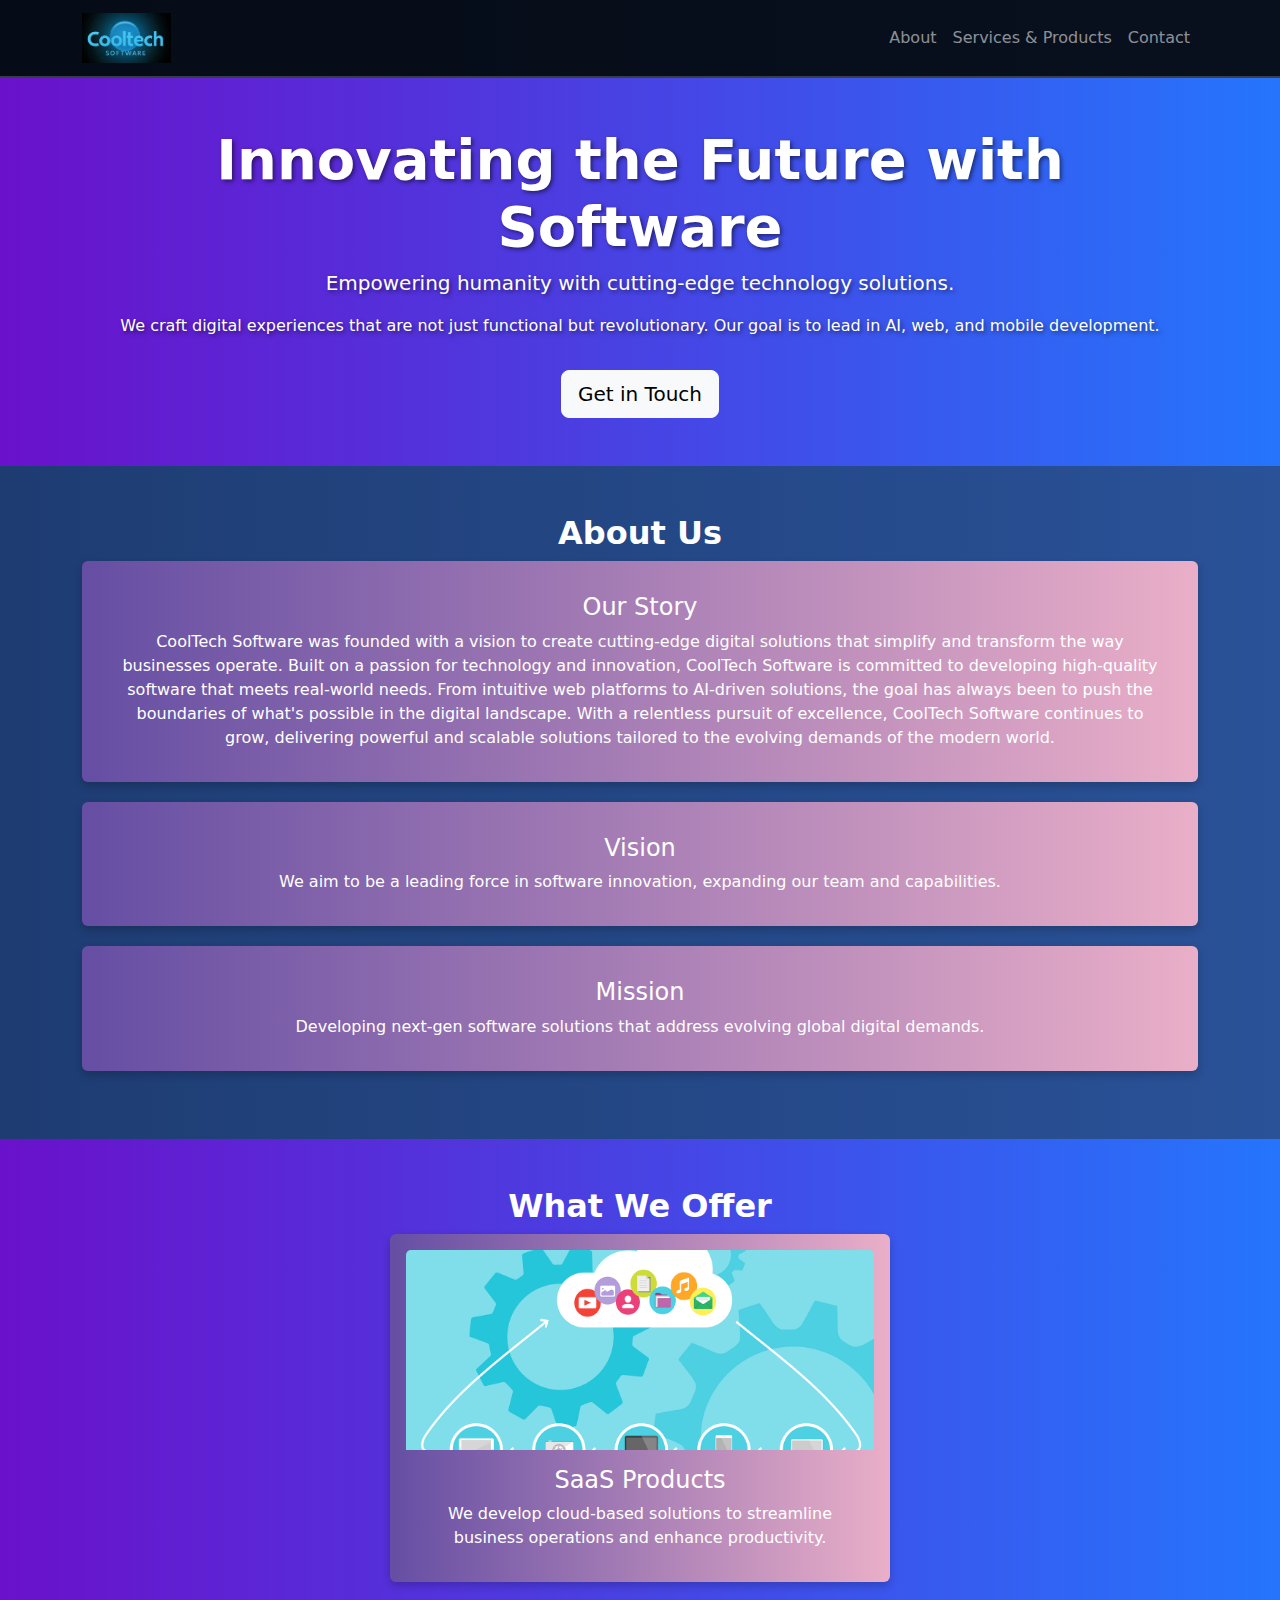
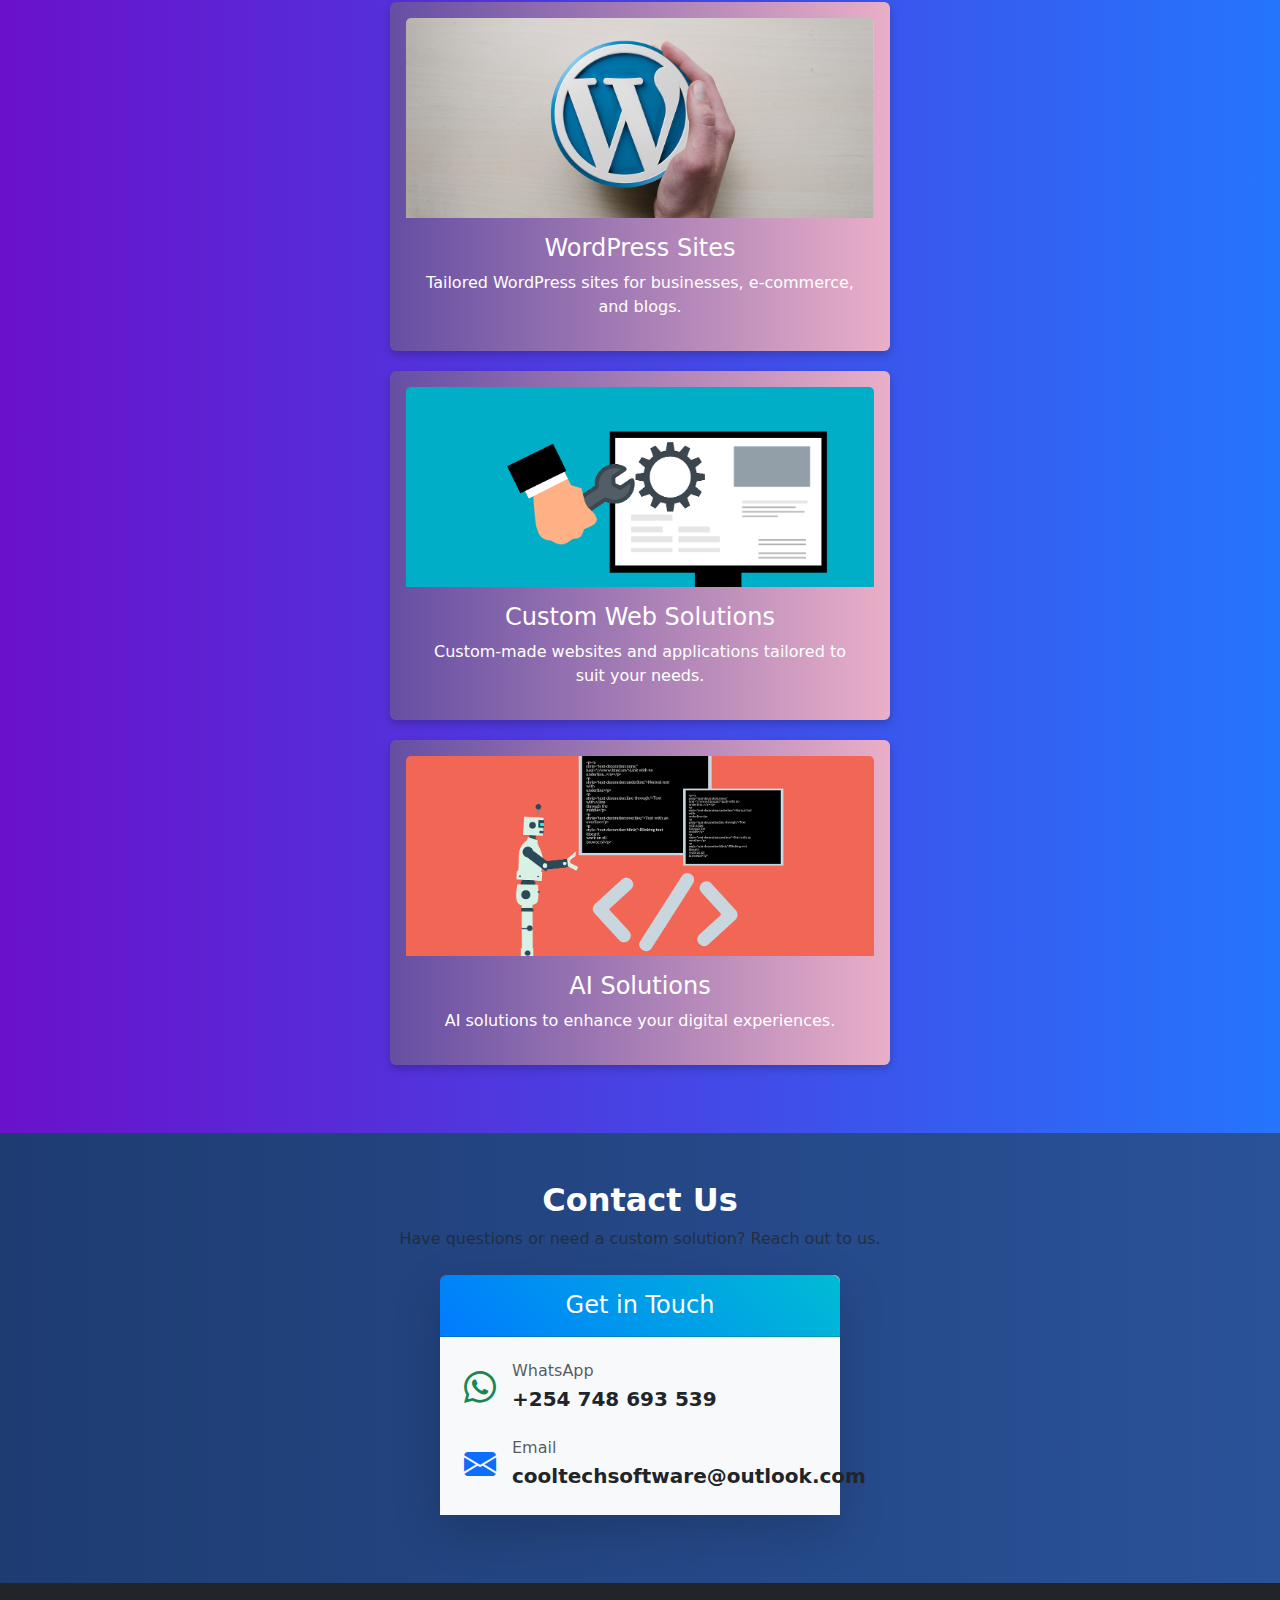
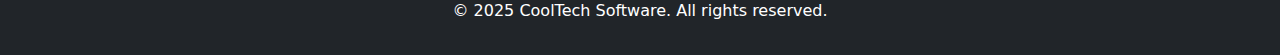
==== index.html @ a19fc1ca "Added favicon and SEO" ====
<!DOCTYPE html>
<html lang="en">
  <head>
    <meta charset="UTF-8" />
    <meta name="viewport" content="width=device-width, initial-scale=1.0" />
    <!-- SEO Meta Tags -->
    <title>CoolTech Software - Innovative Software Solutions</title>
    <meta name="description" content="CoolTech Software provides cutting-edge SaaS products, AI solutions, and custom web development services.">
    <meta name="keywords" content="Software Development, SaaS, AI Solutions, Web Development, Custom Software">
    <meta name="author" content="CoolTech Software">

     <!-- Open Graph (For Social Media) -->
     <meta property="og:title" content="CoolTech Software">
     <meta property="og:description" content="Innovative software solutions tailored for your business needs.">
     <meta property="og:image" content="https://cooltechsoftware.com/images/logo.jpg">
     <meta property="og:url" content="https://cooltechsoftware.com">

      <!-- Favicon -->
    <link rel="icon" href="https://cooltechsoftware.com/images/Favicon.png" type="image/png" sizes="32x32">
 
    
    <link
      href="https://cdn.jsdelivr.net/npm/bootstrap@5.3.0/dist/css/bootstrap.min.css"
      rel="stylesheet"
    />
    <link
      href="https://cdn.jsdelivr.net/npm/bootstrap-icons/font/bootstrap-icons.css"
      rel="stylesheet"
    />

    <style>
      body {
        background: linear-gradient(to right, #1e3c72, #2a5298);
        color: white;
      }
      .gradient-section {
        background: linear-gradient(to right, #6a11cb, #2575fc);
        color: white;
        padding: 50px 0;
      }
      .card {
        border: none;
        box-shadow: 0 4px 8px rgba(0, 0, 0, 0.2);
        margin-bottom: 20px;
        background: linear-gradient(to right, #654ea3, #eaafc8);
        color: white;
      }
      .navbar {
        background: rgba(0, 0, 0, 0.8);
        border-bottom: 2px solid rgba(255, 255, 255, 0.2);
      }
      .hero-text {
        text-shadow: 2px 2px 4px rgba(0, 0, 0, 0.5);
      }
      .card img {
        height: 200px;
        object-fit: cover;
      }
    </style>
  </head>
  <body>
    <!-- Navbar -->
    <nav class="navbar navbar-expand-lg navbar-dark">
      <div class="container">
        <a class="navbar-brand" href="#">
          <img src="Images/Logo.jpg" alt="CoolTech Software Logo" height="50" />
        </a>
        <button
          class="navbar-toggler"
          type="button"
          data-bs-toggle="collapse"
          data-bs-target="#navbarNav"
        >
          <span class="navbar-toggler-icon"></span>
        </button>
        <div class="collapse navbar-collapse" id="navbarNav">
          <ul class="navbar-nav ms-auto">
            <li class="nav-item">
              <a class="nav-link" href="#about">About</a>
            </li>
            <li class="nav-item">
              <a class="nav-link" href="#services-products"
                >Services & Products</a
              >
            </li>
            <li class="nav-item">
              <a class="nav-link" href="#contact">Contact</a>
            </li>
          </ul>
        </div>
      </div>
    </nav>

    <!-- Hero Section -->
    <section class="text-center py-5 gradient-section">
      <div class="container">
        <h2 class="display-4 fw-bold hero-text">
          Innovating the Future with Software
        </h2>
        <p class="lead hero-text">
          Empowering humanity with cutting-edge technology solutions.
        </p>
        <p class="hero-text">
          We craft digital experiences that are not just functional but
          revolutionary. Our goal is to lead in AI, web, and mobile development.
        </p>
        <a href="#contact" class="btn btn-light btn-lg mt-3">Get in Touch</a>
      </div>
    </section>

    <!-- About Section -->
    <section id="about" class="py-5 text-center">
      <div class="container">
        <h2 class="fw-bold">About Us</h2>
        <div class="row">
          <div class="col-12">
            <div class="card p-3">
              <div class="card-body">
                <h4 class="card-title">Our Story</h4>
                <p class="card-text">
                  CoolTech Software was founded with a vision to create
                  cutting-edge digital solutions that simplify and transform the
                  way businesses operate. Built on a passion for technology and
                  innovation, CoolTech Software is committed to developing
                  high-quality software that meets real-world needs. From
                  intuitive web platforms to AI-driven solutions, the goal has
                  always been to push the boundaries of what's possible in the
                  digital landscape. With a relentless pursuit of excellence,
                  CoolTech Software continues to grow, delivering powerful and
                  scalable solutions tailored to the evolving demands of the
                  modern world.
                </p>
              </div>
            </div>
          </div>
          <div class="col-12">
            <div class="card p-3">
              <div class="card-body">
                <h4 class="card-title">Vision</h4>
                <p class="card-text">
                  We aim to be a leading force in software innovation, expanding
                  our team and capabilities.
                </p>
              </div>
            </div>
          </div>
          <div class="col-12">
            <div class="card p-3">
              <div class="card-body">
                <h4 class="card-title">Mission</h4>
                <p class="card-text">
                  Developing next-gen software solutions that address evolving
                  global digital demands.
                </p>
              </div>
            </div>
          </div>
        </div>
      </div>
    </section>

    <!-- Services & Products Section -->
    <section id="services-products" class="py-5 gradient-section text-center">
      <div class="container">
        <h2 class="fw-bold">What We Offer</h2>
        <div class="row justify-content-center">
          <div class="col-12">
            <div class="card p-3 mx-auto" style="max-width: 500px">
              <img
                src="Images/SaaS.png"
                class="card-img-top img-fluid"
                alt="SaaS Products"
              />
              <div class="card-body">
                <h4 class="card-title">SaaS Products</h4>
                <p class="card-text">
                  We develop cloud-based solutions to streamline business
                  operations and enhance productivity.
                </p>
              </div>
            </div>
          </div>
          <div class="col-12">
            <div class="card p-3 mx-auto" style="max-width: 500px">
              <img
                src="Images/Wordpress.jpg"
                class="card-img-top img-fluid"
                alt="WordPress Sites"
              />
              <div class="card-body">
                <h4 class="card-title">WordPress Sites</h4>
                <p class="card-text">
                  Tailored WordPress sites for businesses, e-commerce, and
                  blogs.
                </p>
              </div>
            </div>
          </div>
          <div class="col-12">
            <div class="card p-3 mx-auto" style="max-width: 500px">
              <img
                src="Images/Custom Websites.png"
                class="card-img-top img-fluid"
                alt="Custom Web Solutions"
              />
              <div class="card-body">
                <h4 class="card-title">Custom Web Solutions</h4>
                <p class="card-text">
                  Custom-made websites and applications tailored to suit your
                  needs.
                </p>
              </div>
            </div>
          </div>
          <div class="col-12">
            <div class="card p-3 mx-auto" style="max-width: 500px">
              <img
                src="Images/AI.png"
                class="card-img-top img-fluid"
                alt="AI Solutions"
              />
              <div class="card-body">
                <h4 class="card-title">AI Solutions</h4>
                <p class="card-text">
                  AI solutions to enhance your digital experiences.
                </p>
              </div>
            </div>
          </div>
        </div>
      </div>
    </section>

    <!-- Contact Section -->
    <section id="contact" class="py-5 text-center">
      <div class="container">
        <h2 class="fw-bold">Contact Us</h2>
        <p class="mb-4 text-muted">
          Have questions or need a custom solution? Reach out to us.
        </p>

        <div class="d-flex justify-content-center">
          <div
            class="card shadow-lg border-0"
            style="max-width: 400px; width: 100%"
          >
            <!-- Card Header -->
            <div
              class="card-header text-white text-center py-3"
              style="
                background: linear-gradient(45deg, #007bff, #00bcd4);
                border-radius: 8px 8px 0 0;
              "
            >
              <h4 class="mb-0">Get in Touch</h4>
            </div>

            <!-- Card Body -->
            <div class="card-body p-4 bg-light">
              <!-- WhatsApp -->
              <div class="mb-4 d-flex align-items-center">
                <i class="bi bi-whatsapp text-success fs-2"></i>
                <div class="ms-3 text-start">
                  <h6 class="mb-1 text-muted">WhatsApp</h6>
                  <a
                    href="https://wa.me/254748693539"
                    class="text-dark fw-bold fs-5 text-decoration-none"
                  >
                    +254 748 693 539
                  </a>
                </div>
              </div>

              <!-- Email -->
              <div class="d-flex align-items-center">
                <i class="bi bi-envelope-fill text-primary fs-2"></i>
                <div class="ms-3 text-start">
                  <h6 class="mb-1 text-muted">Email</h6>
                  <a
                    href="mailto:cooltechsoftware@outlook.com"
                    class="text-dark fw-bold fs-5 text-decoration-none"
                  >
                    cooltechsoftware@outlook.com
                  </a>
                </div>
              </div>
            </div>
          </div>
        </div>
      </div>
    </section>

    <!-- Footer -->
    <footer class="text-center p-3 bg-dark text-white">
      <p>&copy; 2025 CoolTech Software. All rights reserved.</p>
    </footer>

    <script src="https://cdn.jsdelivr.net/npm/bootstrap@5.3.0/dist/js/bootstrap.bundle.min.js"></script>
  </body>
</html>
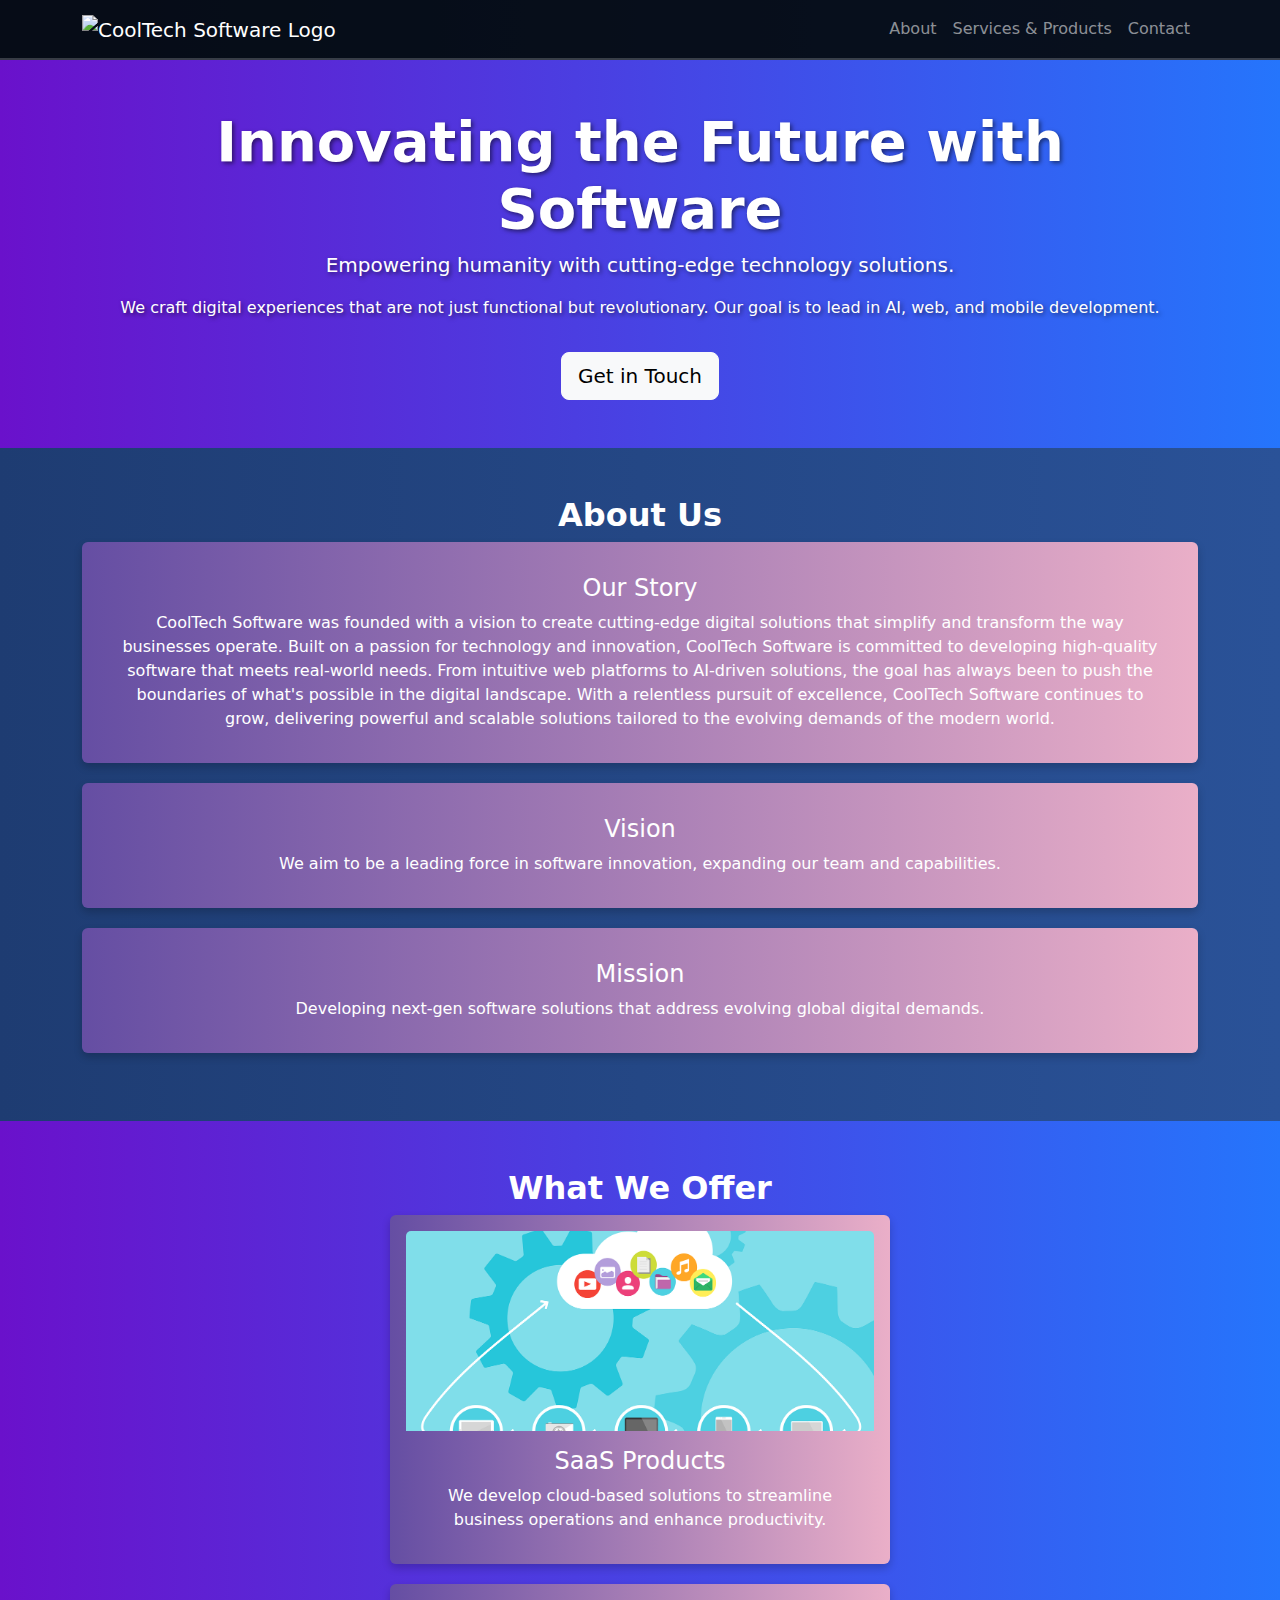
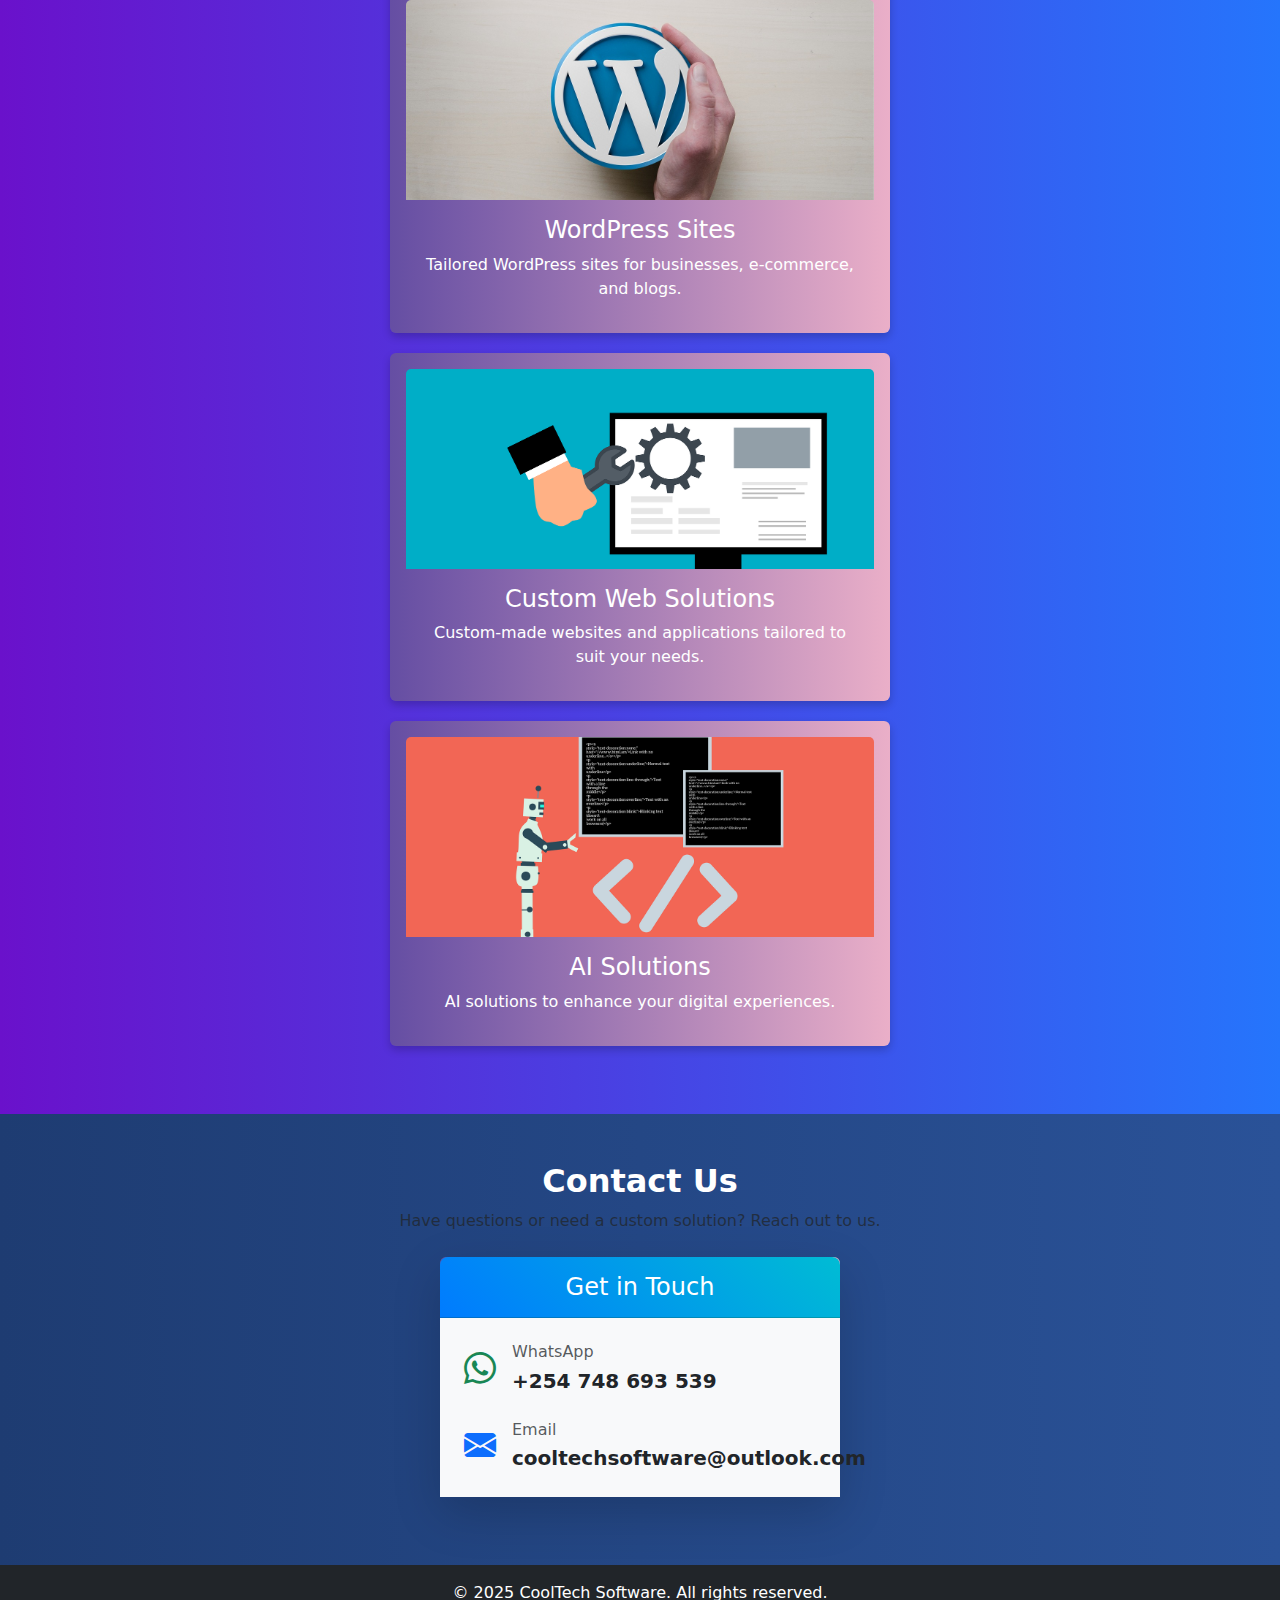
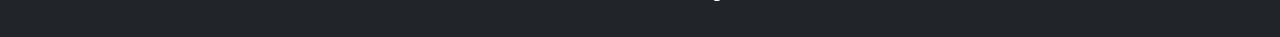
==== commit e790ba10: "Changed logo" ====
--- a/index.html
+++ b/index.html
@@ -63,7 +63,7 @@
     <nav class="navbar navbar-expand-lg navbar-dark">
       <div class="container">
         <a class="navbar-brand" href="#">
-          <img src="Images/Logo.jpg" alt="CoolTech Software Logo" height="50" />
+          <img src="Images/Cooltech new logo.jpeg.jpg" alt="CoolTech Software Logo" height="50" />
         </a>
         <button
           class="navbar-toggler"
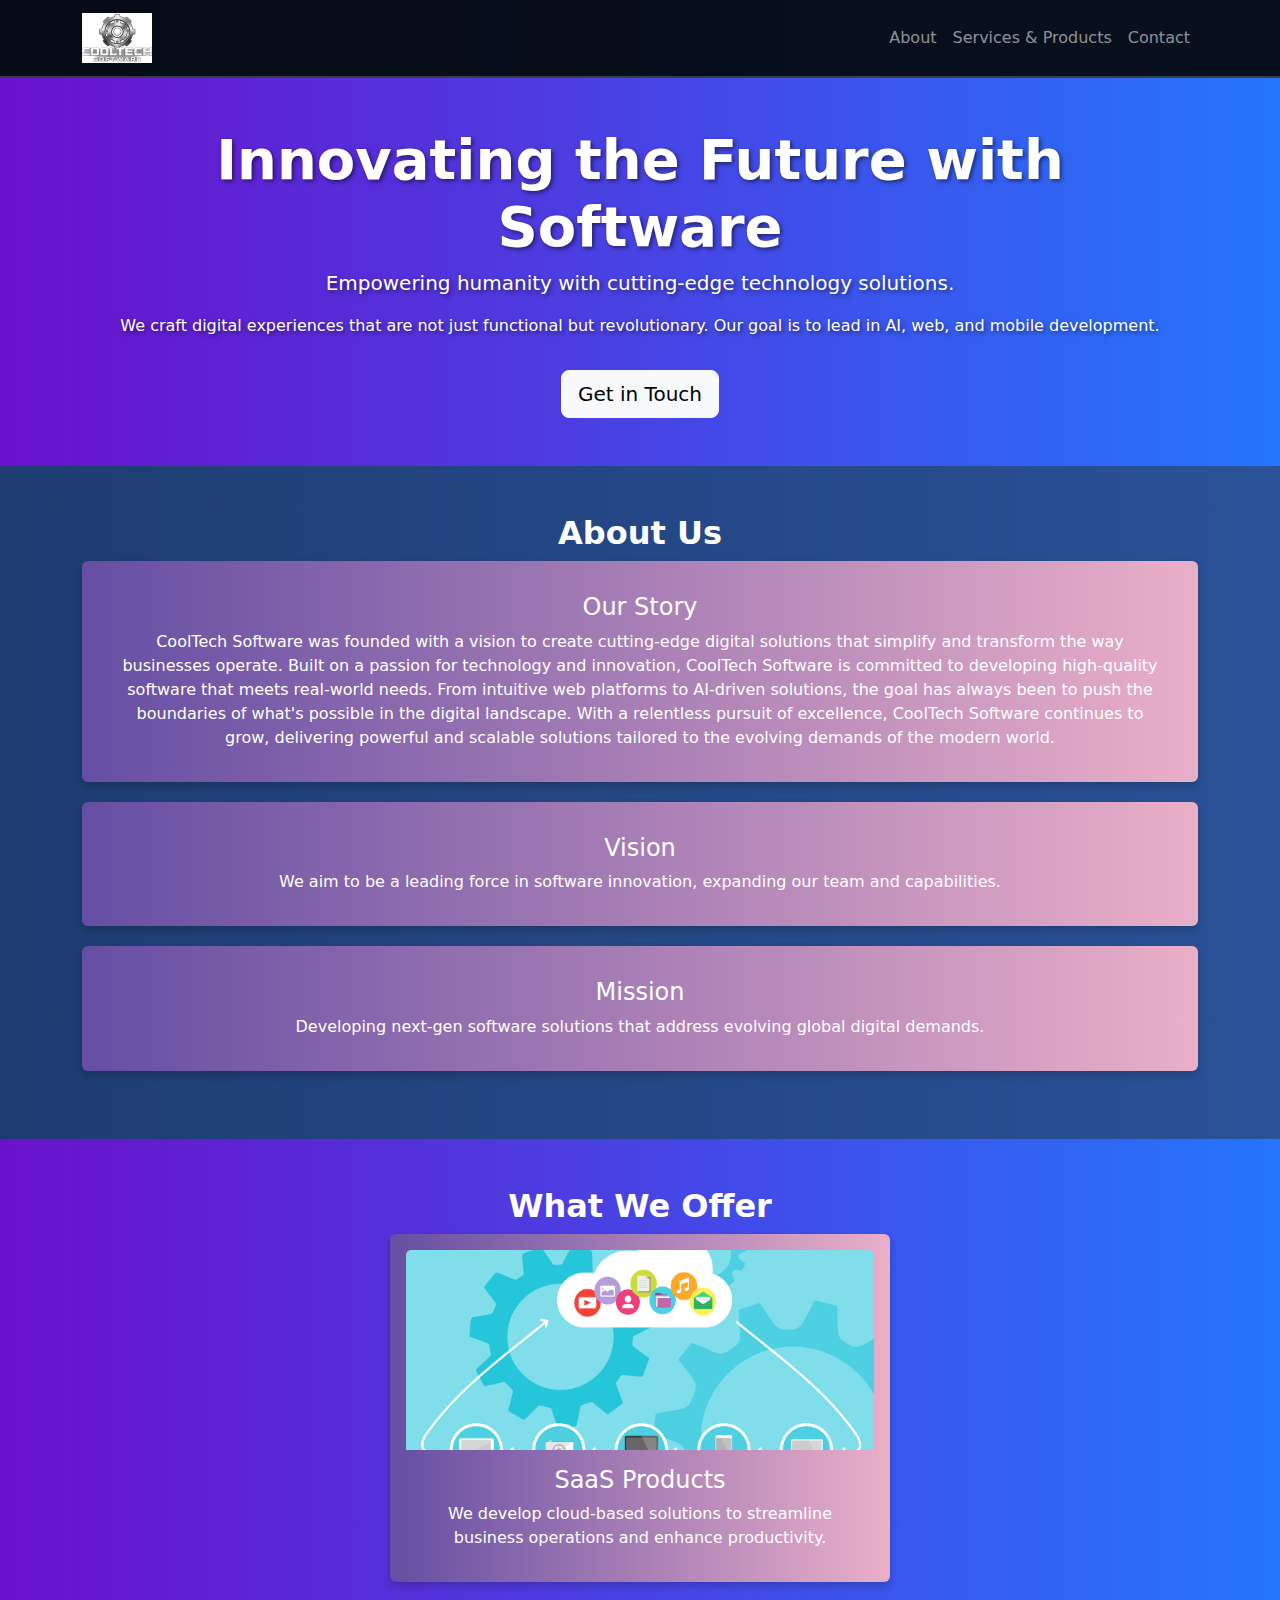
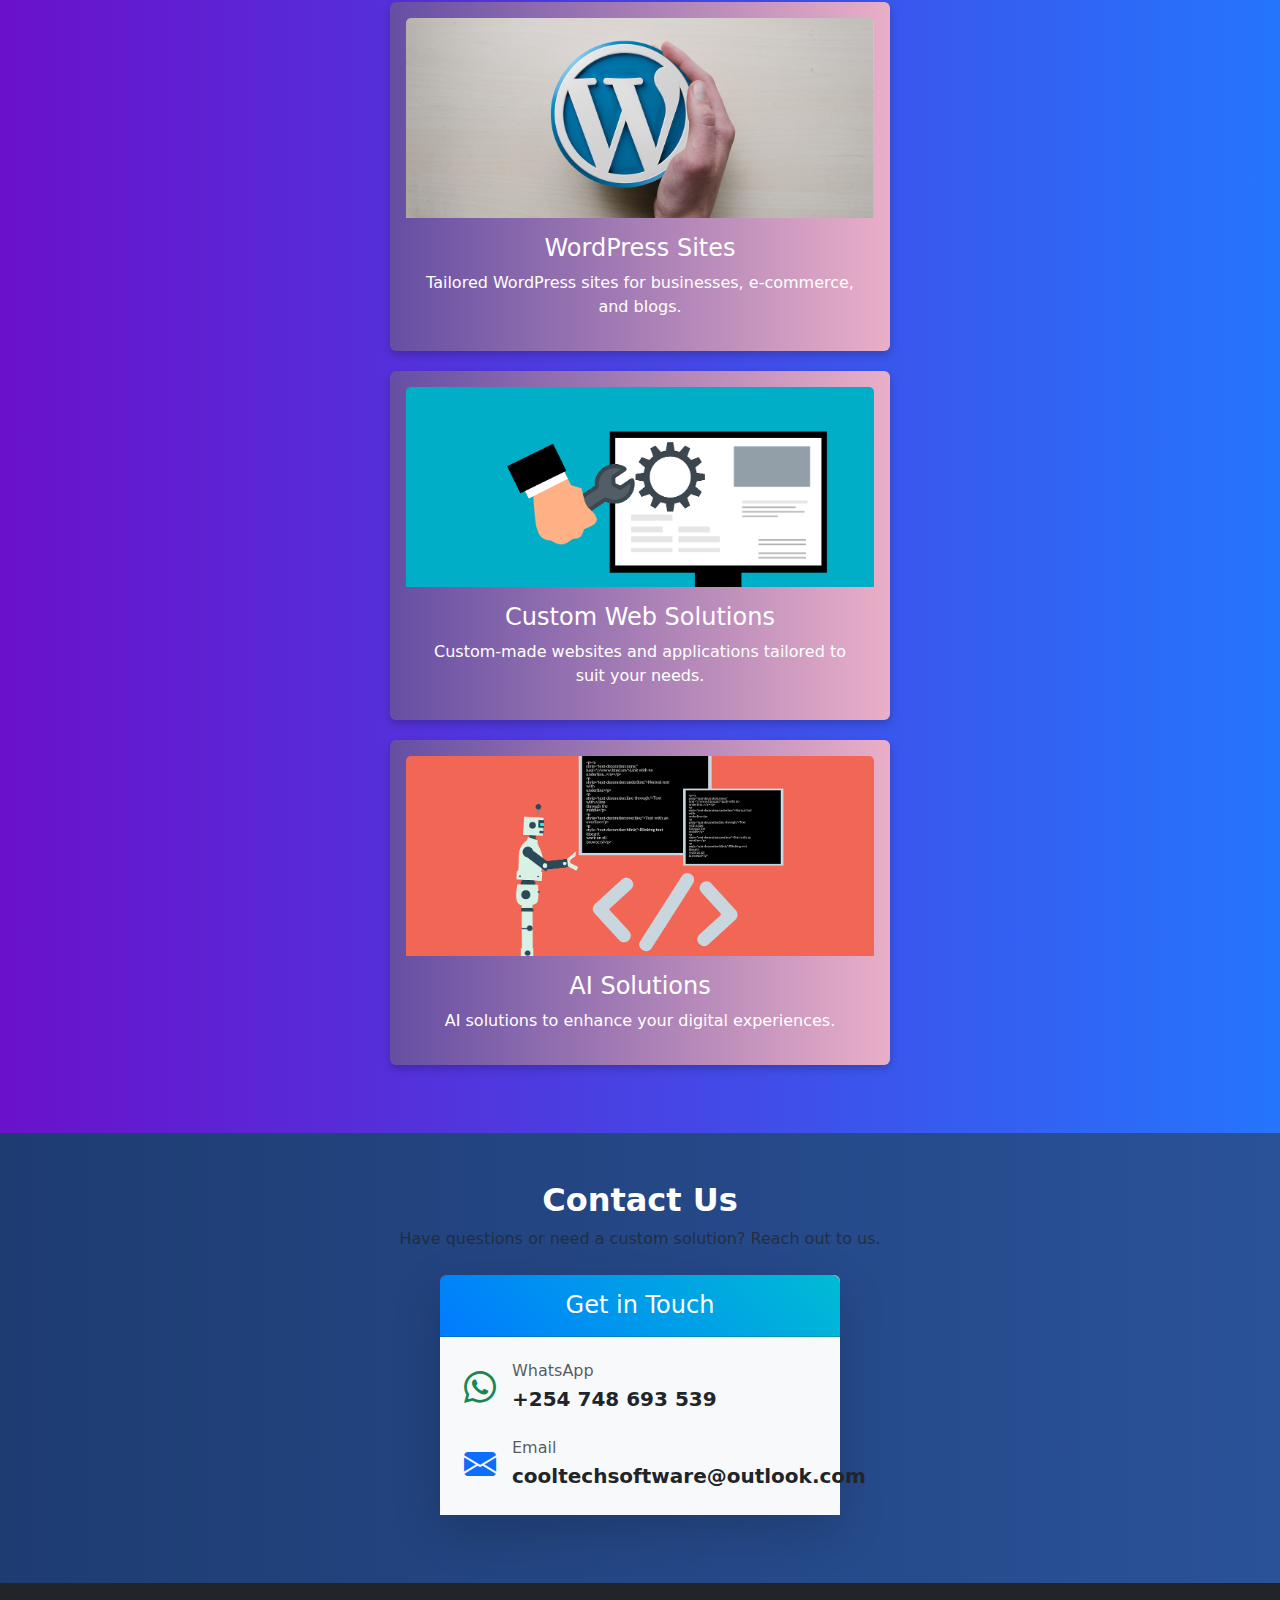
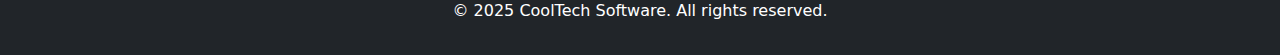
==== commit 92c2fe2c: "Changed logo" ====
--- a/index.html
+++ b/index.html
@@ -63,7 +63,7 @@
     <nav class="navbar navbar-expand-lg navbar-dark">
       <div class="container">
         <a class="navbar-brand" href="#">
-          <img src="Images/Cooltech new logo.jpeg.jpg" alt="CoolTech Software Logo" height="50" />
+          <img src="Images/Cooltech new logo.jpeg" alt="CoolTech Software Logo" height="50" />
         </a>
         <button
           class="navbar-toggler"
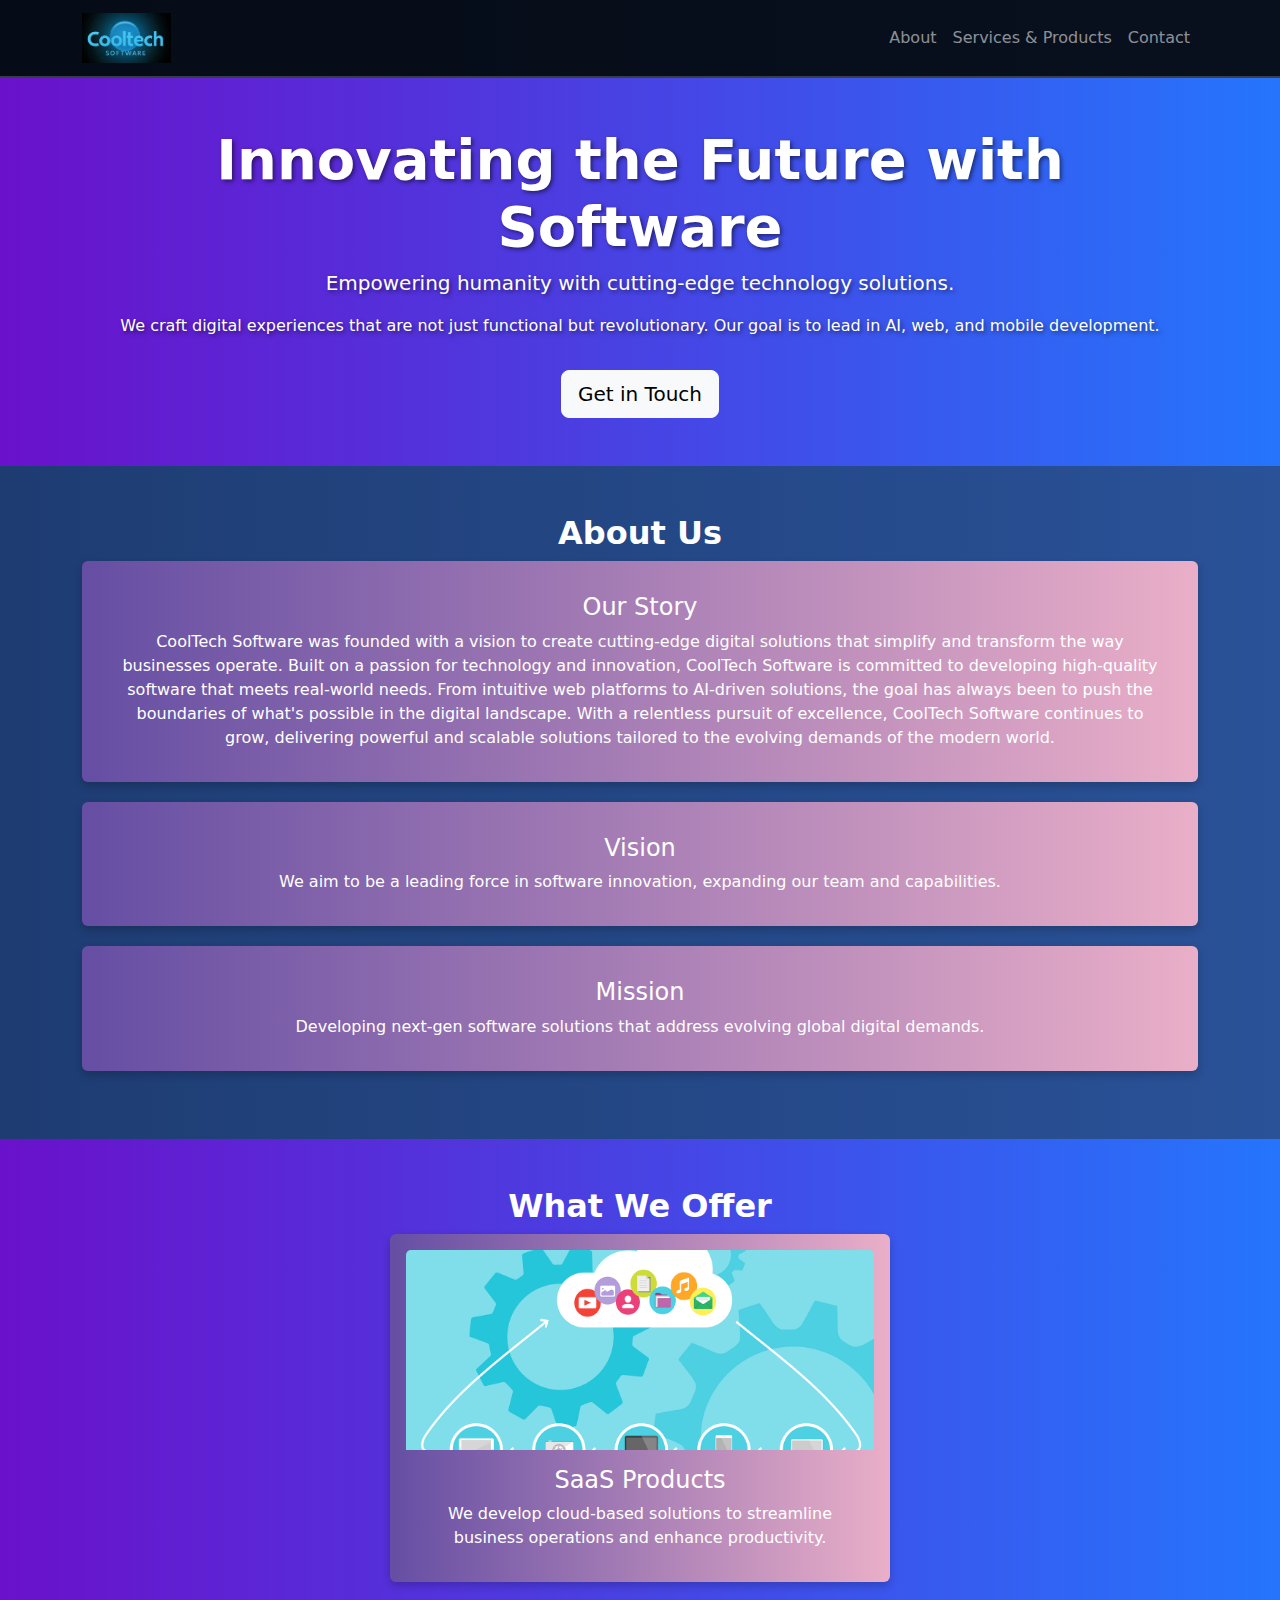
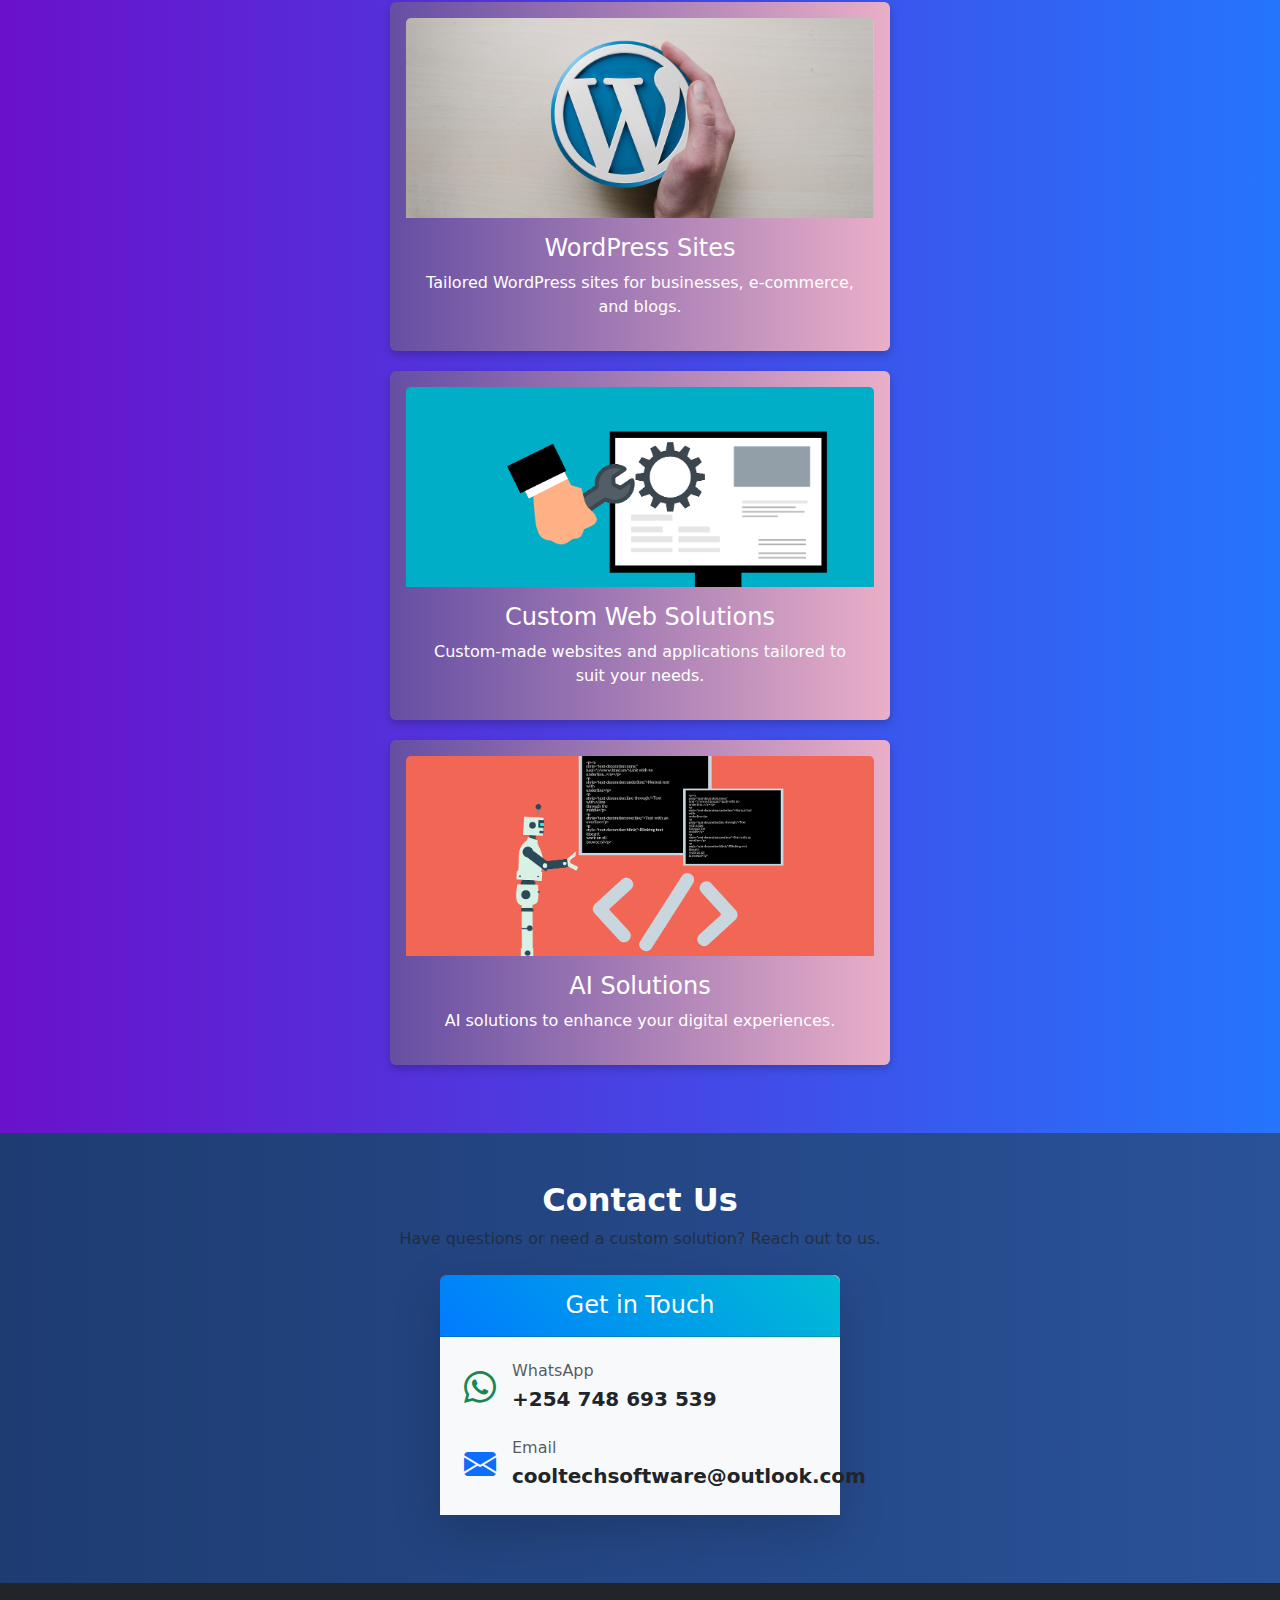
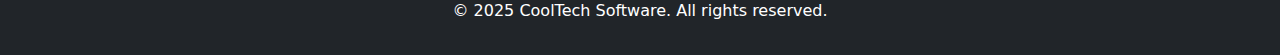
==== commit 68e5e513: "Changed logo" ====
--- a/index.html
+++ b/index.html
@@ -63,7 +63,7 @@
     <nav class="navbar navbar-expand-lg navbar-dark">
       <div class="container">
         <a class="navbar-brand" href="#">
-          <img src="Images/Cooltech new logo.jpeg" alt="CoolTech Software Logo" height="50" />
+          <img src="Images/Logo.jpg" alt="CoolTech Software Logo" height="50" />
         </a>
         <button
           class="navbar-toggler"
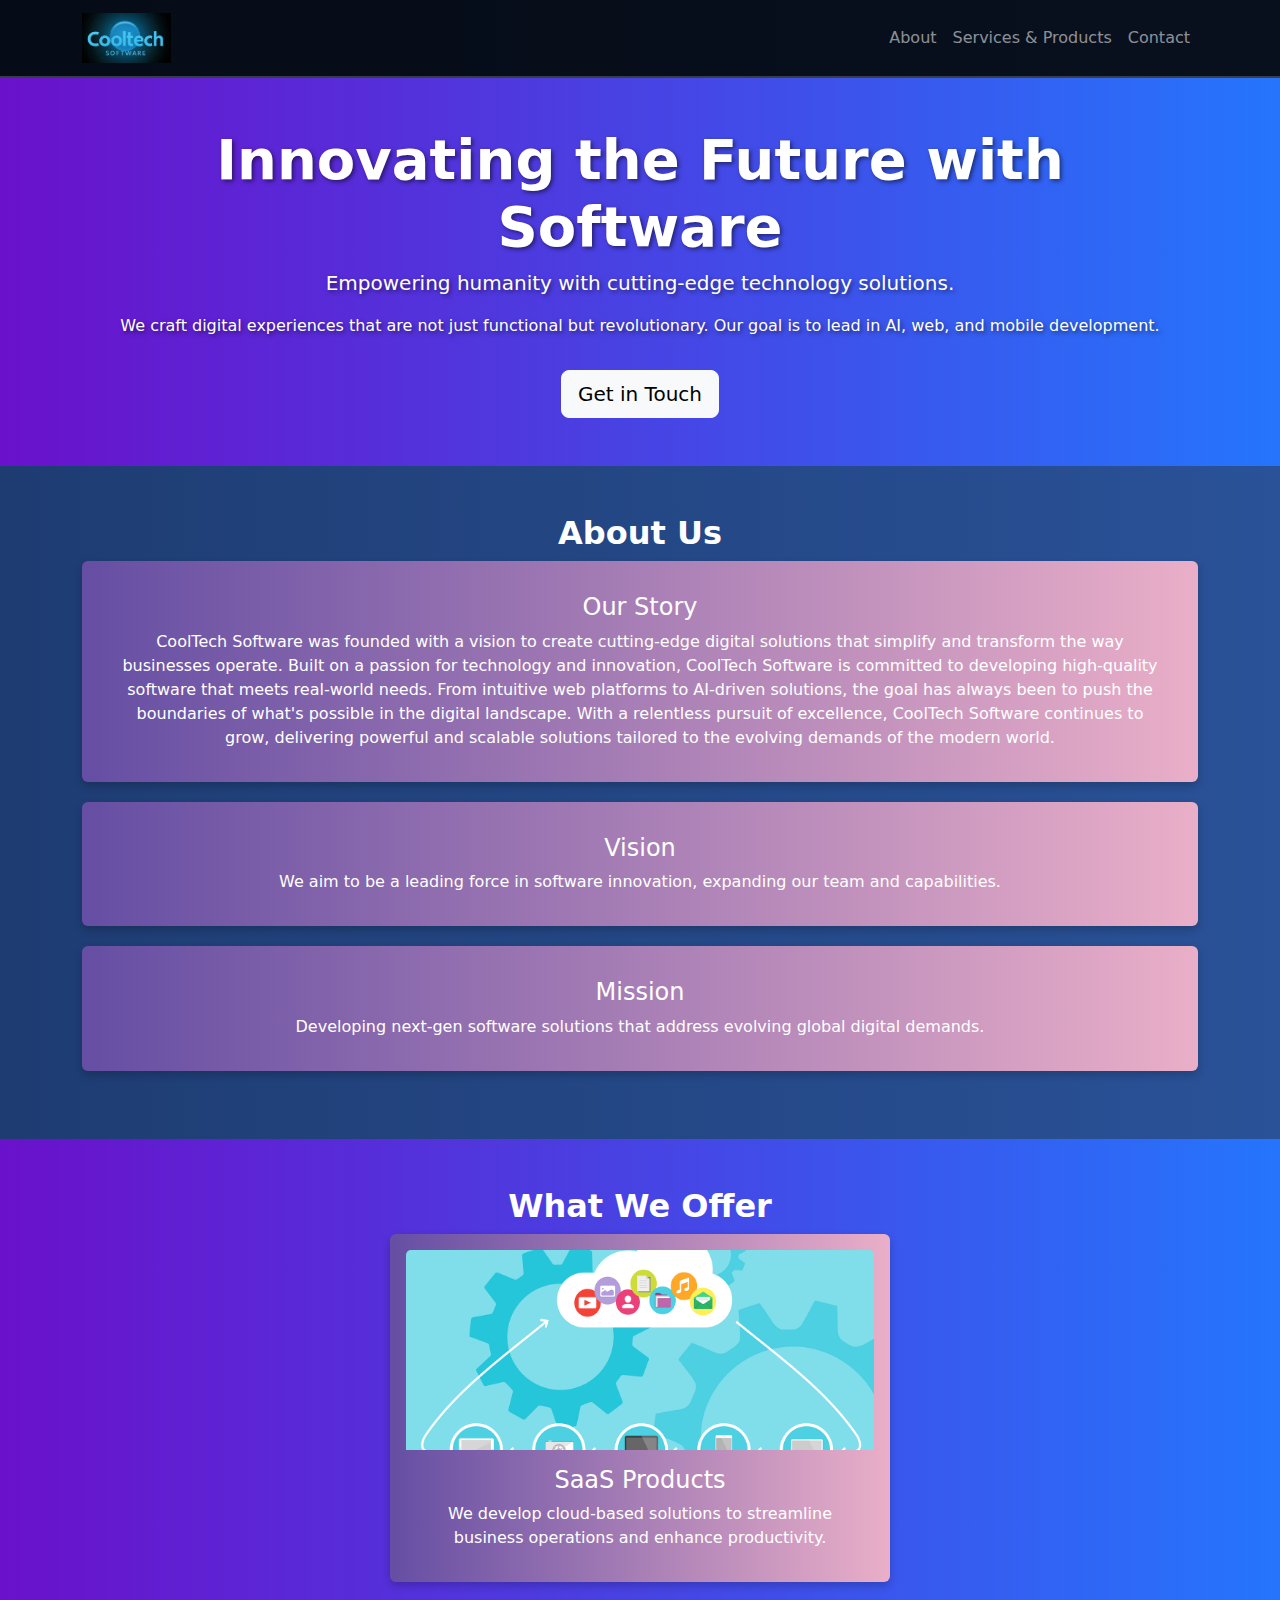
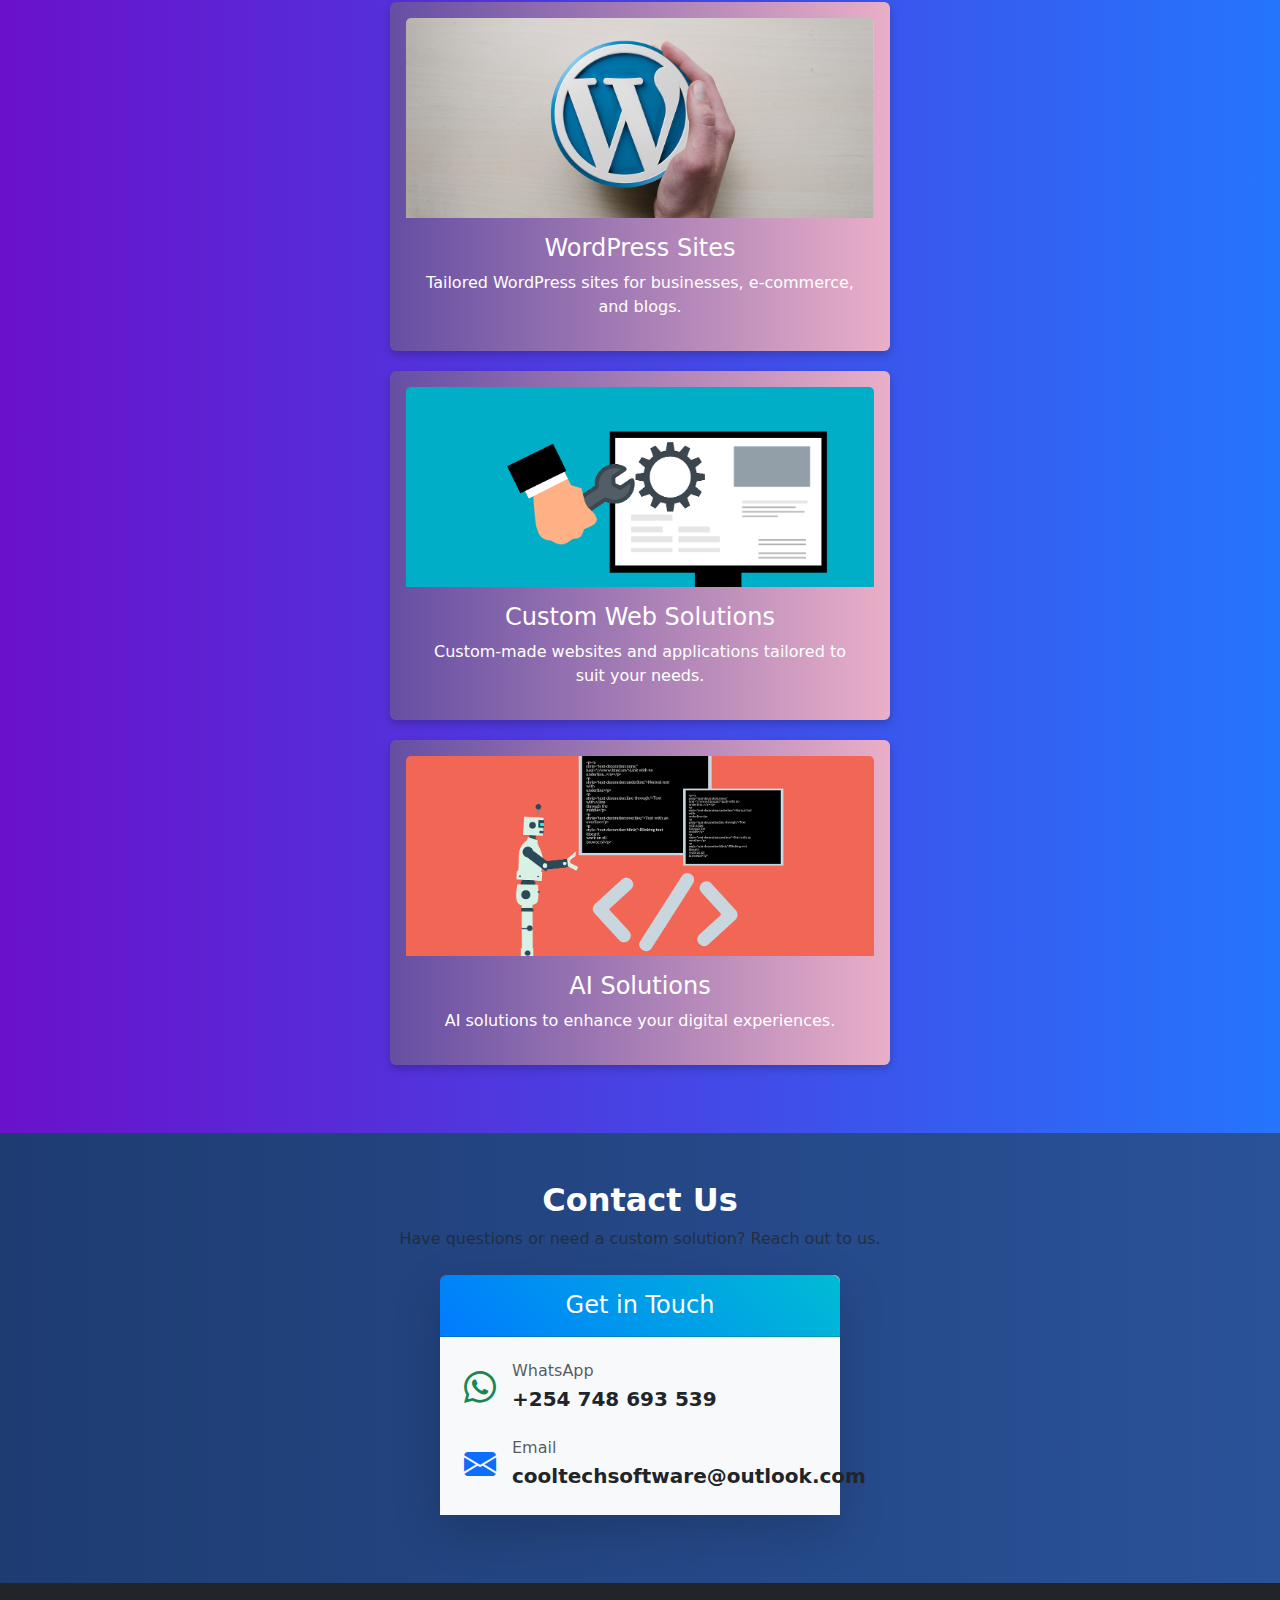
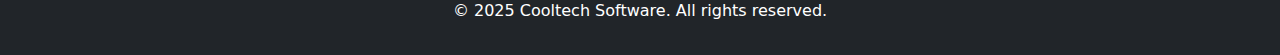
==== commit baf53410: "Footer adjustement" ====
--- a/index.html
+++ b/index.html
@@ -12,11 +12,12 @@
      <!-- Open Graph (For Social Media) -->
      <meta property="og:title" content="CoolTech Software">
      <meta property="og:description" content="Innovative software solutions tailored for your business needs.">
-     <meta property="og:image" content="https://cooltechsoftware.com/images/logo.jpg">
+     <meta property="og:image" content="https://cooltechsoftware.com/images/og-image.jpg">
      <meta property="og:url" content="https://cooltechsoftware.com">
+     <meta property="og:type" content="website">
 
       <!-- Favicon -->
-    <link rel="icon" href="https://cooltechsoftware.com/images/Favicon.png" type="image/png" sizes="32x32">
+    <link rel="icon" href="https://cooltechsoftware.com/images/favicon.ico">
  
     
     <link
@@ -292,7 +293,7 @@
 
     <!-- Footer -->
     <footer class="text-center p-3 bg-dark text-white">
-      <p>&copy; 2025 CoolTech Software. All rights reserved.</p>
+      <p>&copy; 2025 Cooltech Software. All rights reserved.</p>
     </footer>
 
     <script src="https://cdn.jsdelivr.net/npm/bootstrap@5.3.0/dist/js/bootstrap.bundle.min.js"></script>
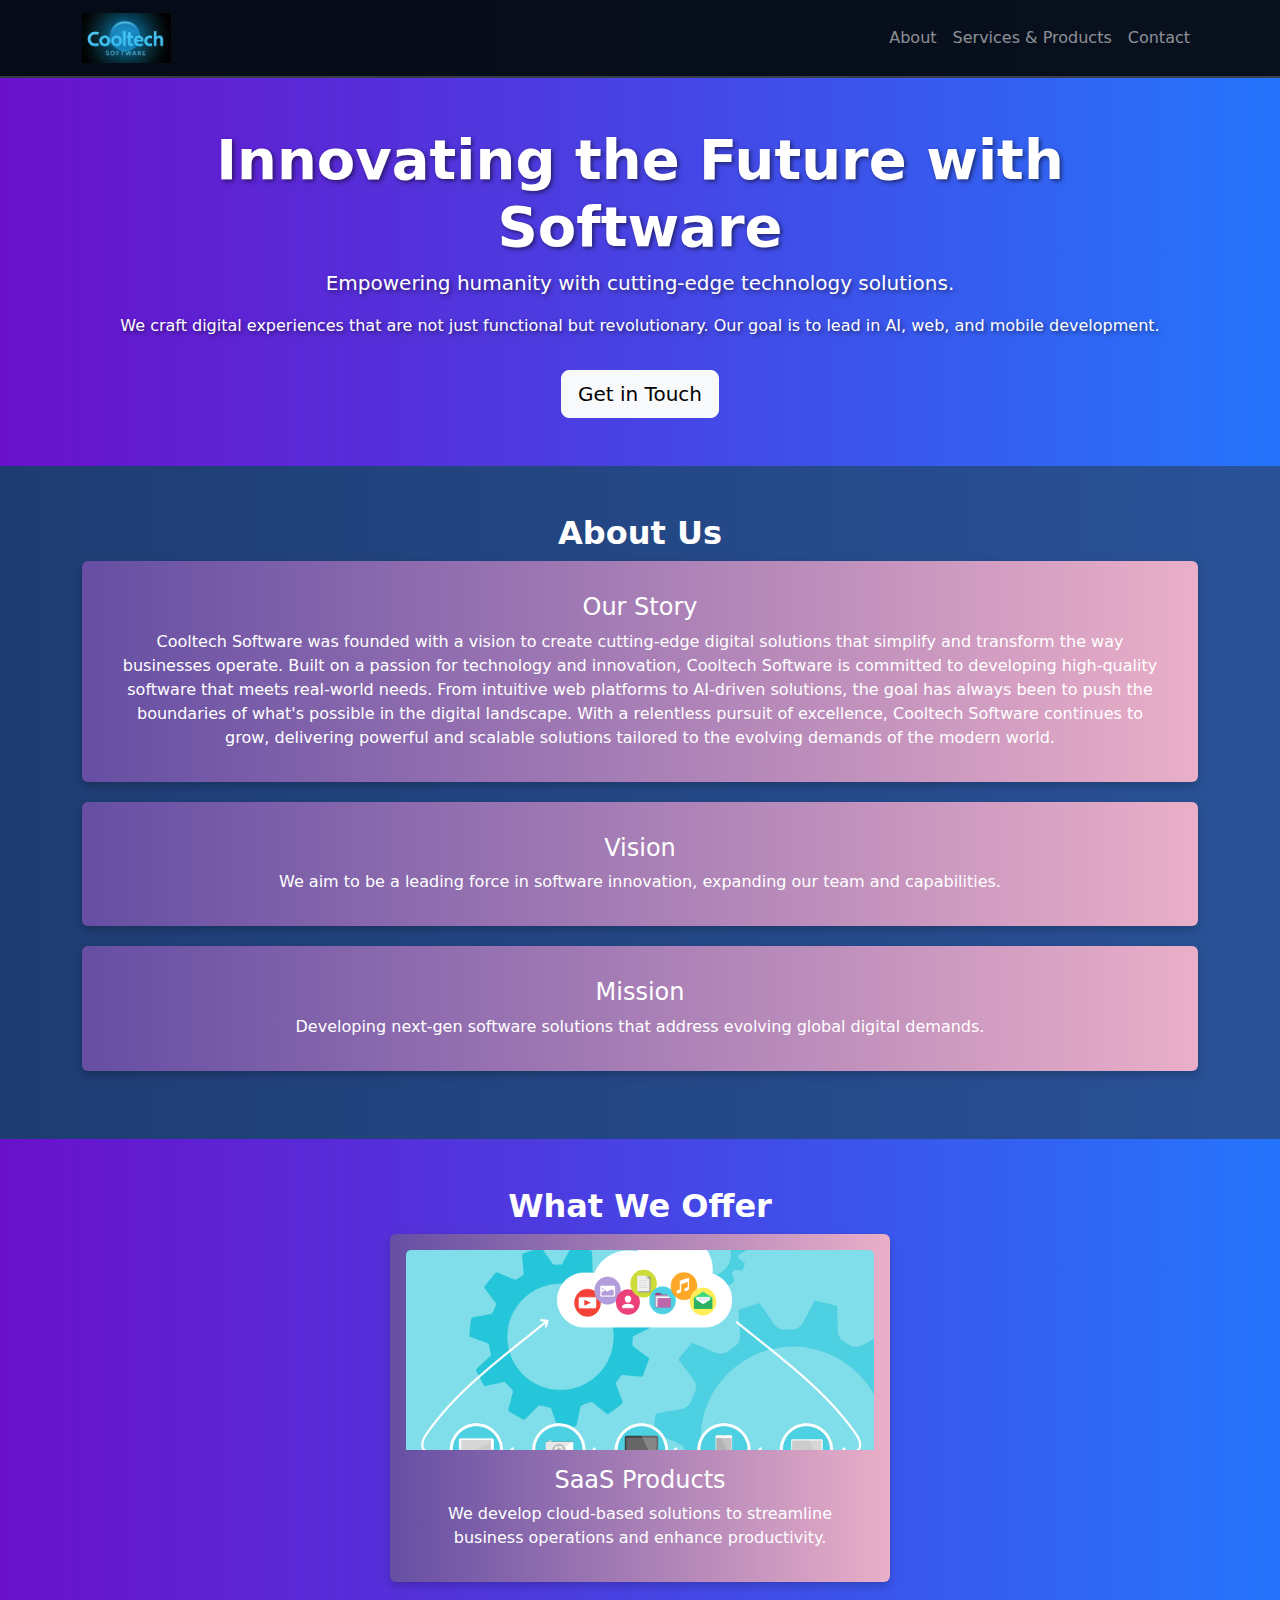
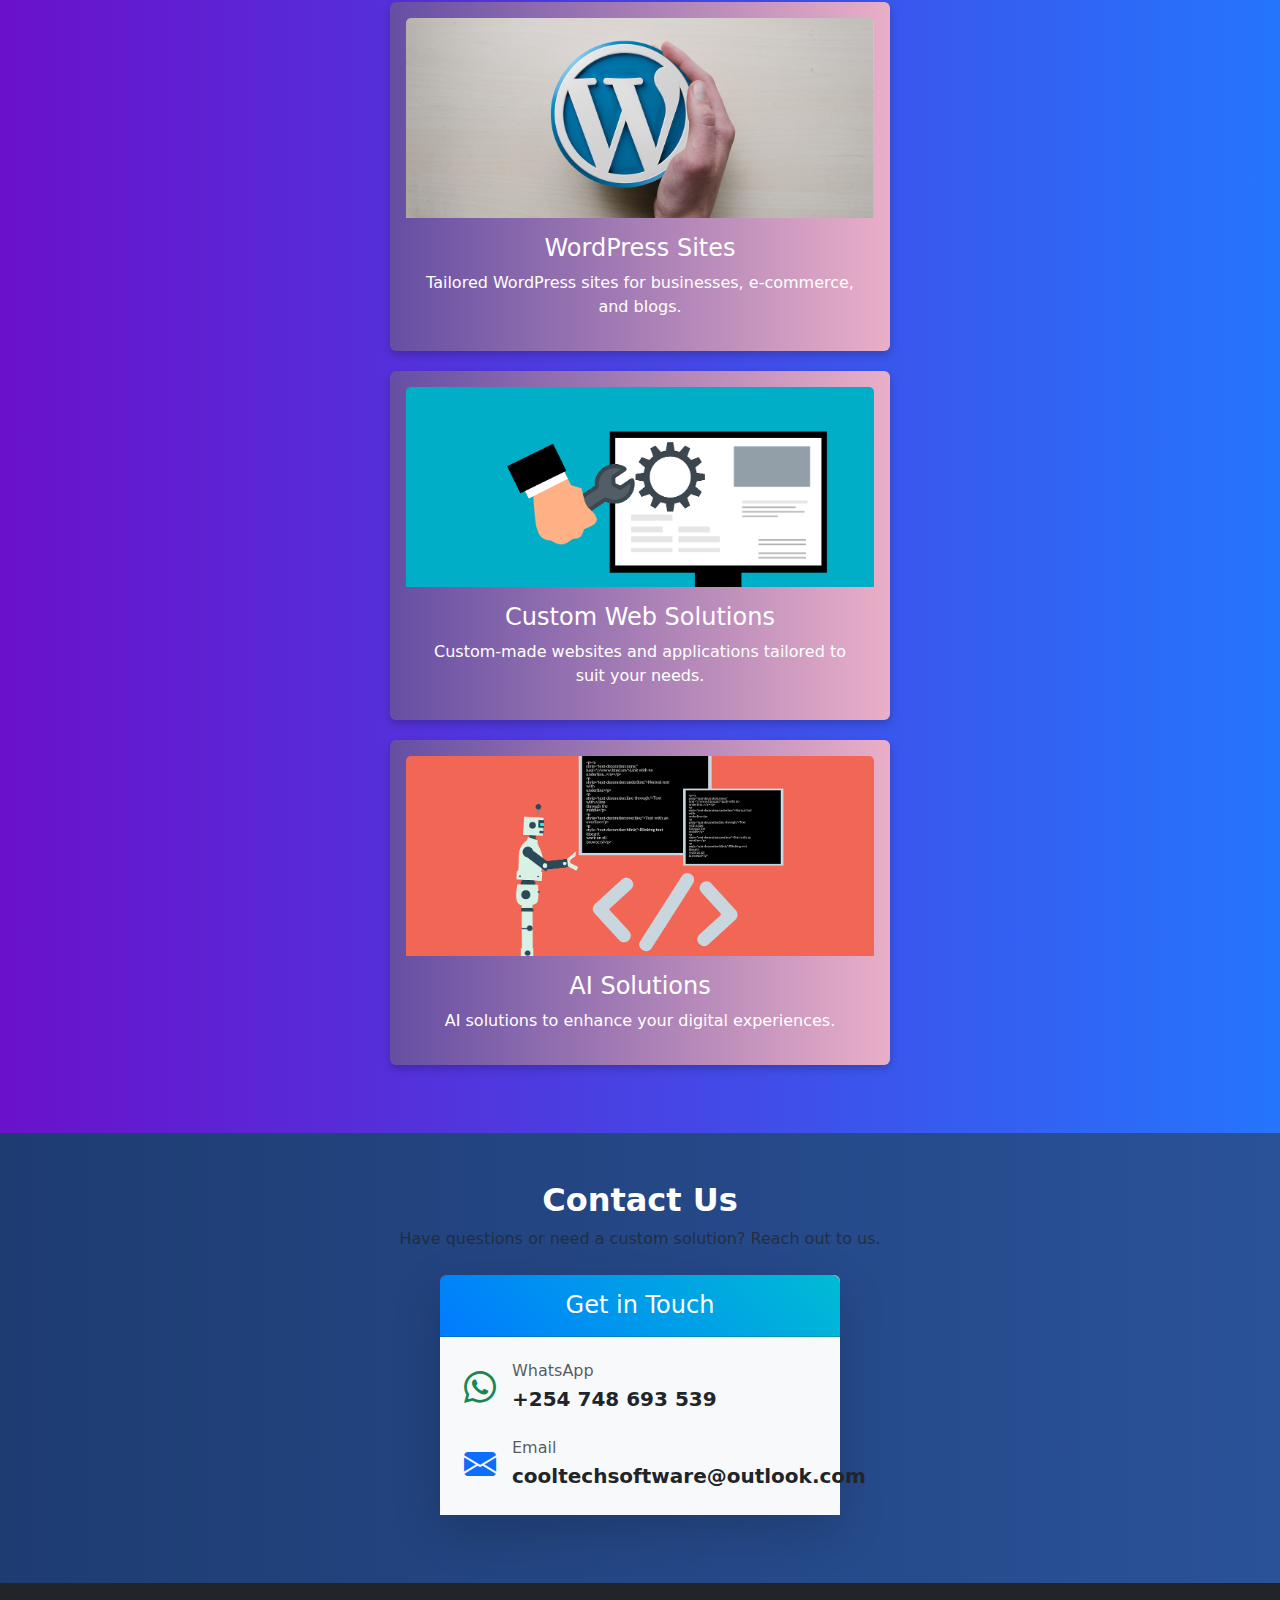
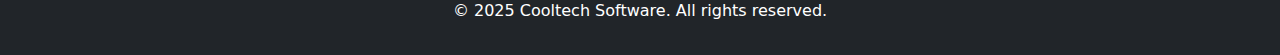
==== commit e0580b8f: "Brand name correction" ====
--- a/index.html
+++ b/index.html
@@ -4,13 +4,13 @@
     <meta charset="UTF-8" />
     <meta name="viewport" content="width=device-width, initial-scale=1.0" />
     <!-- SEO Meta Tags -->
-    <title>CoolTech Software - Innovative Software Solutions</title>
-    <meta name="description" content="CoolTech Software provides cutting-edge SaaS products, AI solutions, and custom web development services.">
+    <title>Cooltech Software - Innovative Software Solutions</title>
+    <meta name="description" content="Cooltech Software provides cutting-edge SaaS products, AI solutions, and custom web development services.">
     <meta name="keywords" content="Software Development, SaaS, AI Solutions, Web Development, Custom Software">
-    <meta name="author" content="CoolTech Software">
+    <meta name="author" content="Cooltech Software">
 
      <!-- Open Graph (For Social Media) -->
-     <meta property="og:title" content="CoolTech Software">
+     <meta property="og:title" content="Cooltech Software">
      <meta property="og:description" content="Innovative software solutions tailored for your business needs.">
      <meta property="og:image" content="https://cooltechsoftware.com/images/og-image.jpg">
      <meta property="og:url" content="https://cooltechsoftware.com">
@@ -119,15 +119,15 @@
               <div class="card-body">
                 <h4 class="card-title">Our Story</h4>
                 <p class="card-text">
-                  CoolTech Software was founded with a vision to create
+                  Cooltech Software was founded with a vision to create
                   cutting-edge digital solutions that simplify and transform the
                   way businesses operate. Built on a passion for technology and
-                  innovation, CoolTech Software is committed to developing
+                  innovation, Cooltech Software is committed to developing
                   high-quality software that meets real-world needs. From
                   intuitive web platforms to AI-driven solutions, the goal has
                   always been to push the boundaries of what's possible in the
                   digital landscape. With a relentless pursuit of excellence,
-                  CoolTech Software continues to grow, delivering powerful and
+                  Cooltech Software continues to grow, delivering powerful and
                   scalable solutions tailored to the evolving demands of the
                   modern world.
                 </p>
